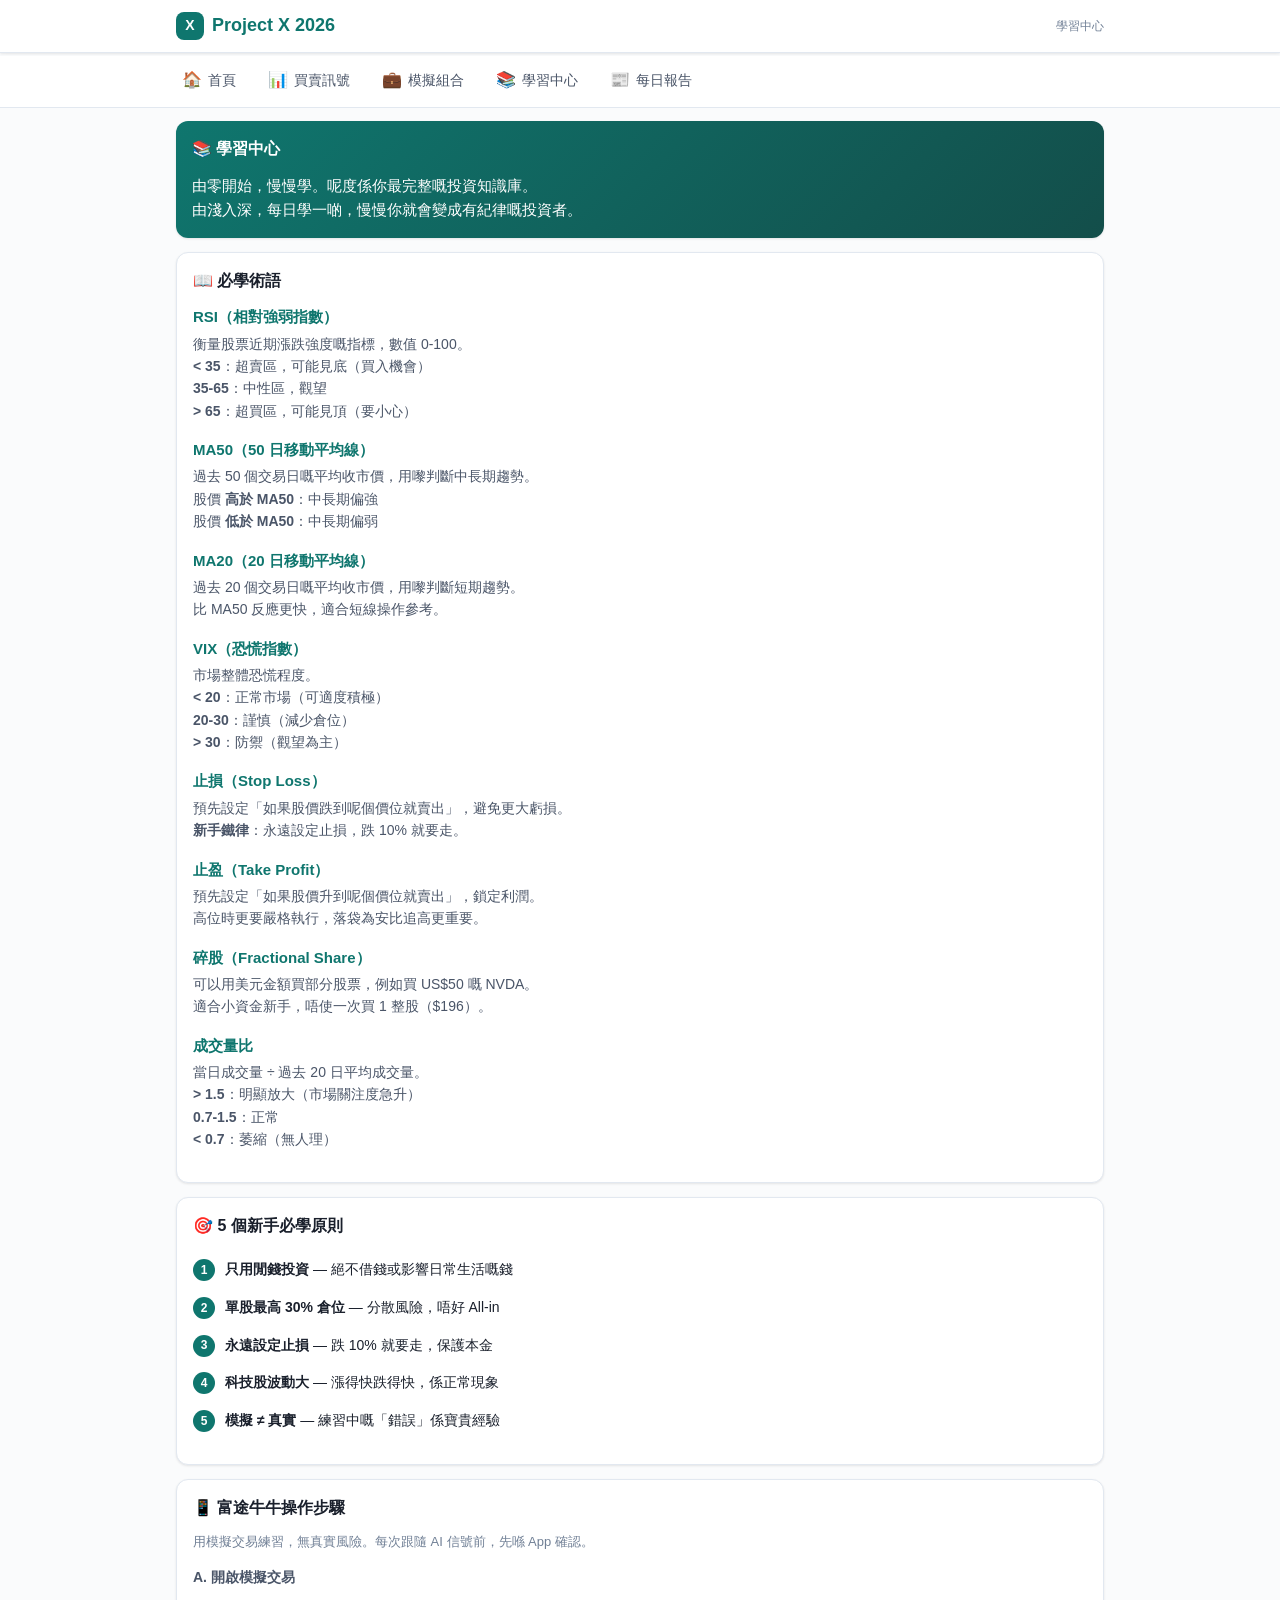
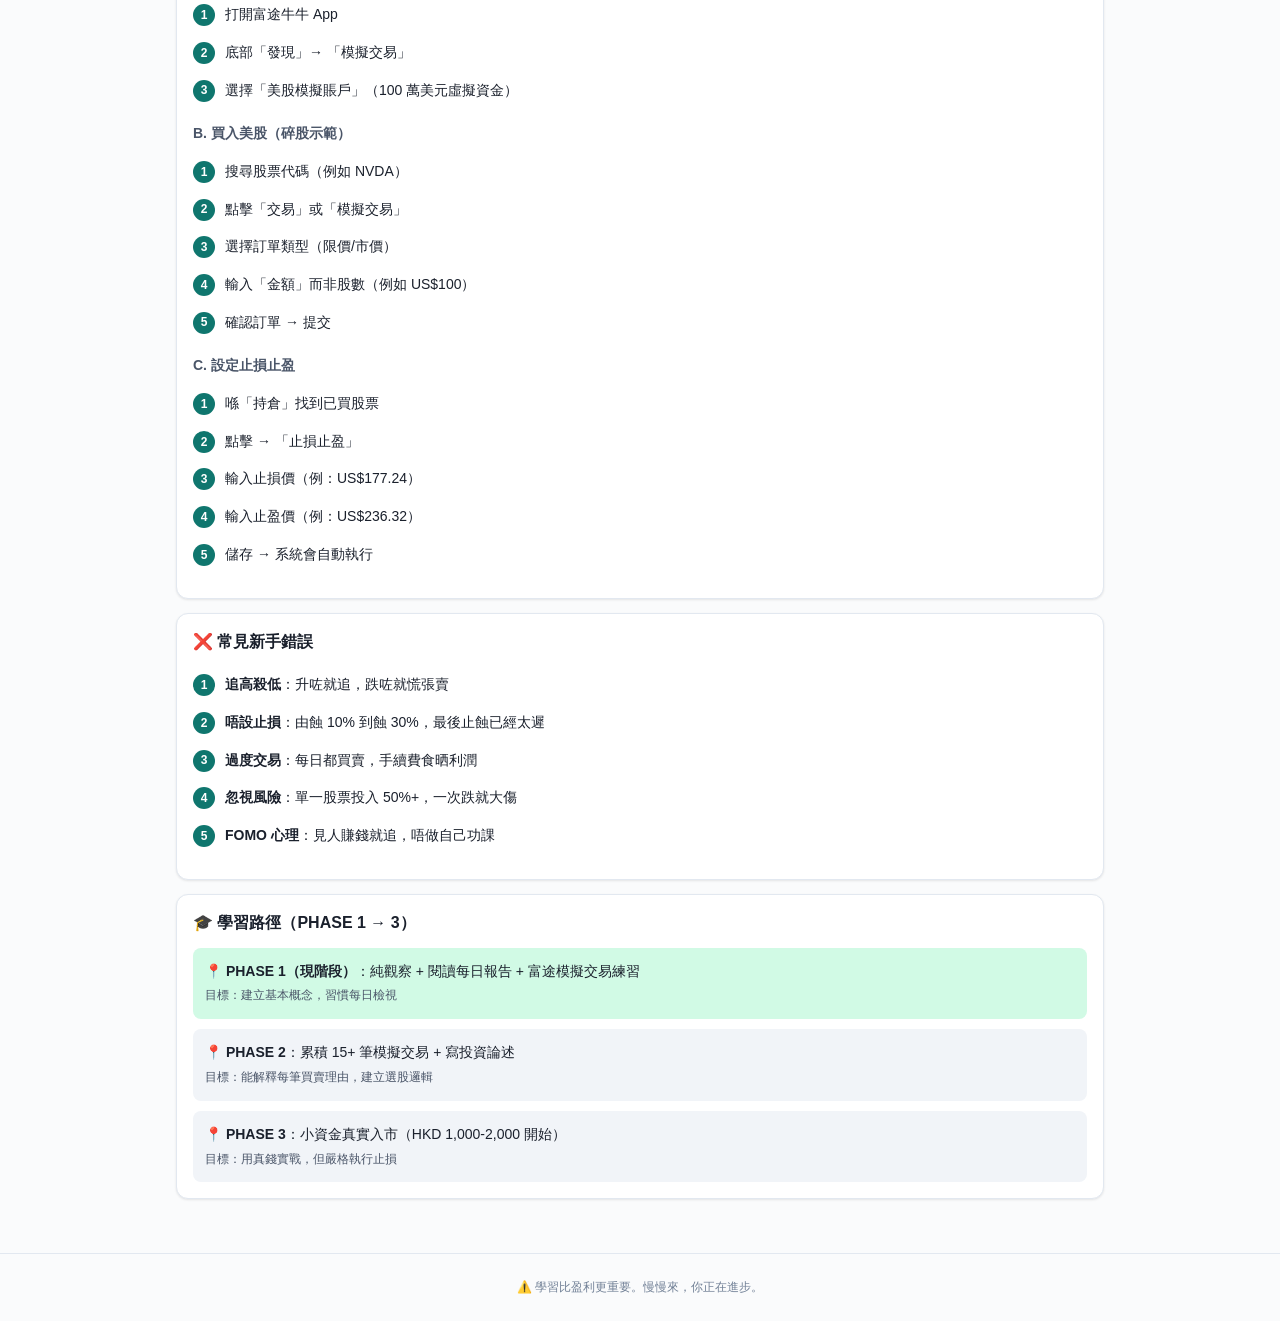
==== learn.html @ da4d56b0 "Initial: Project X 2026 投資中心 - 5 tab: 首頁/買賣訊號/模擬組合/學習中心/每日報告 - 淺色主題 mobile-first - 全中文介面 - 真實數據：NVDA" ====
<!DOCTYPE html>
<html lang="zh-HK">
<head>
<meta charset="UTF-8">
<meta name="viewport" content="width=device-width, initial-scale=1.0">
<meta name="theme-color" content="#0f766e">
<title>學習中心 - Project X 2026</title>
<link rel="stylesheet" href="css/style.css">
</head>
<body>

<header>
  <div class="header-inner">
    <div class="logo">
      <span class="logo-icon">X</span>
      <span>Project X 2026</span>
    </div>
    <div class="update-time" id="update-time">學習中心</div>
  </div>
</header>

<nav>
  <div class="nav-inner">
    <a href="index.html" class="nav-link"><span class="nav-icon">🏠</span>首頁</a>
    <a href="signals.html" class="nav-link"><span class="nav-icon">📊</span>買賣訊號</a>
    <a href="portfolio.html" class="nav-link"><span class="nav-icon">💼</span>模擬組合</a>
    <a href="learn.html" class="nav-link"><span class="nav-icon">📚</span>學習中心</a>
    <a href="reports.html" class="nav-link"><span class="nav-icon">📰</span>每日報告</a>
  </div>
</nav>

<main>

<div class="card" style="background:linear-gradient(135deg,#0f766e 0%,#134e4a 100%);color:white;border:none">
  <h2 style="color:white">📚 學習中心</h2>
  <p style="font-size:15px;line-height:1.6">
    由零開始，慢慢學。呢度係你最完整嘅投資知識庫。<br>
    由淺入深，每日學一啲，慢慢你就會變成有紀律嘅投資者。
  </p>
</div>

<div class="card">
  <h2>📖 必學術語</h2>

  <div class="glossary-item">
    <div class="glossary-term">RSI（相對強弱指數）</div>
    <div class="glossary-def">
      衡量股票近期漲跌強度嘅指標，數值 0-100。<br>
      <strong>&lt; 35</strong>：超賣區，可能見底（買入機會）<br>
      <strong>35-65</strong>：中性區，觀望<br>
      <strong>&gt; 65</strong>：超買區，可能見頂（要小心）
    </div>
  </div>

  <div class="glossary-item">
    <div class="glossary-term">MA50（50 日移動平均線）</div>
    <div class="glossary-def">
      過去 50 個交易日嘅平均收市價，用嚟判斷中長期趨勢。<br>
      股價 <strong>高於 MA50</strong>：中長期偏強<br>
      股價 <strong>低於 MA50</strong>：中長期偏弱
    </div>
  </div>

  <div class="glossary-item">
    <div class="glossary-term">MA20（20 日移動平均線）</div>
    <div class="glossary-def">
      過去 20 個交易日嘅平均收市價，用嚟判斷短期趨勢。<br>
      比 MA50 反應更快，適合短線操作參考。
    </div>
  </div>

  <div class="glossary-item">
    <div class="glossary-term">VIX（恐慌指數）</div>
    <div class="glossary-def">
      市場整體恐慌程度。<br>
      <strong>&lt; 20</strong>：正常市場（可適度積極）<br>
      <strong>20-30</strong>：謹慎（減少倉位）<br>
      <strong>&gt; 30</strong>：防禦（觀望為主）
    </div>
  </div>

  <div class="glossary-item">
    <div class="glossary-term">止損（Stop Loss）</div>
    <div class="glossary-def">
      預先設定「如果股價跌到呢個價位就賣出」，避免更大虧損。<br>
      <strong>新手鐵律</strong>：永遠設定止損，跌 10% 就要走。
    </div>
  </div>

  <div class="glossary-item">
    <div class="glossary-term">止盈（Take Profit）</div>
    <div class="glossary-def">
      預先設定「如果股價升到呢個價位就賣出」，鎖定利潤。<br>
      高位時更要嚴格執行，落袋為安比追高更重要。
    </div>
  </div>

  <div class="glossary-item">
    <div class="glossary-term">碎股（Fractional Share）</div>
    <div class="glossary-def">
      可以用美元金額買部分股票，例如買 US$50 嘅 NVDA。<br>
      適合小資金新手，唔使一次買 1 整股（$196）。
    </div>
  </div>

  <div class="glossary-item">
    <div class="glossary-term">成交量比</div>
    <div class="glossary-def">
      當日成交量 ÷ 過去 20 日平均成交量。<br>
      <strong>&gt; 1.5</strong>：明顯放大（市場關注度急升）<br>
      <strong>0.7-1.5</strong>：正常<br>
      <strong>&lt; 0.7</strong>：萎縮（無人理）
    </div>
  </div>
</div>

<div class="card">
  <h2>🎯 5 個新手必學原則</h2>
  <ol class="steps">
    <li><strong>只用閒錢投資</strong> — 絕不借錢或影響日常生活嘅錢</li>
    <li><strong>單股最高 30% 倉位</strong> — 分散風險，唔好 All-in</li>
    <li><strong>永遠設定止損</strong> — 跌 10% 就要走，保護本金</li>
    <li><strong>科技股波動大</strong> — 漲得快跌得快，係正常現象</li>
    <li><strong>模擬 ≠ 真實</strong> — 練習中嘅「錯誤」係寶貴經驗</li>
  </ol>
</div>

<div class="card">
  <h2>📱 富途牛牛操作步驟</h2>
  <p style="font-size:13px;color:var(--text-mute);margin-bottom:12px">
    用模擬交易練習，無真實風險。每次跟隨 AI 信號前，先喺 App 確認。
  </p>

  <h3 style="margin-top:14px">A. 開啟模擬交易</h3>
  <ol class="steps">
    <li>打開富途牛牛 App</li>
    <li>底部「發現」→ 「模擬交易」</li>
    <li>選擇「美股模擬賬戶」（100 萬美元虛擬資金）</li>
  </ol>

  <h3 style="margin-top:14px">B. 買入美股（碎股示範）</h3>
  <ol class="steps">
    <li>搜尋股票代碼（例如 NVDA）</li>
    <li>點擊「交易」或「模擬交易」</li>
    <li>選擇訂單類型（限價/市價）</li>
    <li>輸入「金額」而非股數（例如 US$100）</li>
    <li>確認訂單 → 提交</li>
  </ol>

  <h3 style="margin-top:14px">C. 設定止損止盈</h3>
  <ol class="steps">
    <li>喺「持倉」找到已買股票</li>
    <li>點擊 → 「止損止盈」</li>
    <li>輸入止損價（例：US$177.24）</li>
    <li>輸入止盈價（例：US$236.32）</li>
    <li>儲存 → 系統會自動執行</li>
  </ol>
</div>

<div class="card">
  <h2>❌ 常見新手錯誤</h2>
  <ol class="steps">
    <li><strong>追高殺低</strong>：升咗就追，跌咗就慌張賣</li>
    <li><strong>唔設止損</strong>：由蝕 10% 到蝕 30%，最後止蝕已經太遲</li>
    <li><strong>過度交易</strong>：每日都買賣，手續費食晒利潤</li>
    <li><strong>忽視風險</strong>：單一股票投入 50%+，一次跌就大傷</li>
    <li><strong>FOMO 心理</strong>：見人賺錢就追，唔做自己功課</li>
  </ol>
</div>

<div class="card">
  <h2>🎓 學習路徑（PHASE 1 → 3）</h2>
  <div style="font-size:14px;line-height:1.7">
    <div style="padding:12px;background:var(--accent-soft);border-radius:8px;margin-bottom:10px">
      <strong>📍 PHASE 1（現階段）</strong>：純觀察 + 閱讀每日報告 + 富途模擬交易練習<br>
      <span style="font-size:12px;color:var(--text-soft)">目標：建立基本概念，習慣每日檢視</span>
    </div>
    <div style="padding:12px;background:var(--bg-soft);border-radius:8px;margin-bottom:10px">
      <strong>📍 PHASE 2</strong>：累積 15+ 筆模擬交易 + 寫投資論述<br>
      <span style="font-size:12px;color:var(--text-soft)">目標：能解釋每筆買賣理由，建立選股邏輯</span>
    </div>
    <div style="padding:12px;background:var(--bg-soft);border-radius:8px">
      <strong>📍 PHASE 3</strong>：小資金真實入市（HKD 1,000-2,000 開始）<br>
      <span style="font-size:12px;color:var(--text-soft)">目標：用真錢實戰，但嚴格執行止損</span>
    </div>
  </div>
</div>

</main>

<footer>
  <p>⚠️ 學習比盈利更重要。慢慢來，你正在進步。</p>
</footer>

</body>
</html>
---- css/style.css ----
/* Project X 2026 - 淺色主題 mobile-first */
:root {
  --bg: #fafbfc;
  --bg-card: #ffffff;
  --bg-soft: #f1f4f8;
  --text: #1a202c;
  --text-soft: #4a5568;
  --text-mute: #718096;
  --border: #e2e8f0;
  --accent: #0f766e;
  --accent-soft: #d1fae5;
  --buy: #059669;
  --buy-soft: #d1fae5;
  --sell: #dc2626;
  --sell-soft: #fee2e2;
  --warn: #d97706;
  --warn-soft: #fef3c7;
  --neutral: #6366f1;
  --neutral-soft: #e0e7ff;
  --shadow: 0 1px 3px rgba(0,0,0,0.06), 0 1px 2px rgba(0,0,0,0.04);
  --shadow-hover: 0 4px 12px rgba(0,0,0,0.08);
  --radius: 12px;
  --radius-sm: 8px;
}

* { box-sizing: border-box; margin: 0; padding: 0; }

html { font-size: 16px; -webkit-text-size-adjust: 100%; }
body {
  font-family: -apple-system, BlinkMacSystemFont, "PingFang HK", "Microsoft JhengHei", "Noto Sans TC", sans-serif;
  background: var(--bg);
  color: var(--text);
  line-height: 1.55;
  font-size: 15px;
  -webkit-font-smoothing: antialiased;
}

a { color: var(--accent); text-decoration: none; }
a:hover { text-decoration: underline; }

/* ===== Header ===== */
header {
  background: var(--bg-card);
  border-bottom: 1px solid var(--border);
  position: sticky;
  top: 0;
  z-index: 100;
  box-shadow: var(--shadow);
}
.header-inner {
  max-width: 960px;
  margin: 0 auto;
  padding: 12px 16px;
  display: flex;
  justify-content: space-between;
  align-items: center;
  flex-wrap: wrap;
  gap: 8px;
}
.logo {
  font-size: 18px;
  font-weight: 700;
  color: var(--accent);
  display: flex;
  align-items: center;
  gap: 8px;
}
.logo-icon {
  width: 28px; height: 28px;
  background: var(--accent);
  color: white;
  border-radius: 8px;
  display: inline-flex;
  align-items: center;
  justify-content: center;
  font-size: 14px;
}
.update-time {
  font-size: 12px;
  color: var(--text-mute);
}

/* ===== Nav Tabs ===== */
nav {
  background: var(--bg-card);
  border-bottom: 1px solid var(--border);
  position: sticky;
  top: 56px;
  z-index: 99;
  overflow-x: auto;
  -webkit-overflow-scrolling: touch;
}
nav::-webkit-scrollbar { display: none; }
.nav-inner {
  max-width: 960px;
  margin: 0 auto;
  padding: 0 8px;
  display: flex;
  gap: 4px;
}
.nav-link {
  padding: 12px 14px;
  color: var(--text-soft);
  font-size: 14px;
  font-weight: 500;
  white-space: nowrap;
  border-bottom: 2px solid transparent;
  transition: all 0.15s;
  display: flex;
  align-items: center;
  gap: 6px;
}
.nav-link:hover { color: var(--accent); text-decoration: none; }
.nav-link.active {
  color: var(--accent);
  border-bottom-color: var(--accent);
}
.nav-icon { font-size: 16px; }

/* ===== Main ===== */
main {
  max-width: 960px;
  margin: 0 auto;
  padding: 16px;
}

/* ===== Card ===== */
.card {
  background: var(--bg-card);
  border-radius: var(--radius);
  border: 1px solid var(--border);
  padding: 16px;
  margin-bottom: 14px;
  box-shadow: var(--shadow);
}
.card h2 {
  font-size: 16px;
  font-weight: 600;
  margin-bottom: 12px;
  color: var(--text);
  display: flex;
  align-items: center;
  gap: 8px;
}
.card h3 {
  font-size: 14px;
  font-weight: 600;
  margin-bottom: 8px;
  color: var(--text-soft);
}
.card-soft {
  background: var(--bg-soft);
  border: none;
  box-shadow: none;
}

/* ===== Signal pill ===== */
.signal {
  display: inline-block;
  padding: 4px 10px;
  border-radius: 999px;
  font-size: 12px;
  font-weight: 600;
}
.signal-buy { background: var(--buy-soft); color: var(--buy); }
.signal-sell { background: var(--sell-soft); color: var(--sell); }
.signal-warn { background: var(--warn-soft); color: var(--warn); }
.signal-hold { background: var(--neutral-soft); color: var(--neutral); }
.signal-na { background: var(--bg-soft); color: var(--text-mute); }

/* ===== Stats grid ===== */
.stats {
  display: grid;
  grid-template-columns: repeat(2, 1fr);
  gap: 10px;
  margin-bottom: 14px;
}
.stat {
  background: var(--bg-card);
  border-radius: var(--radius-sm);
  padding: 12px;
  border: 1px solid var(--border);
}
.stat-label {
  font-size: 11px;
  color: var(--text-mute);
  text-transform: uppercase;
  letter-spacing: 0.4px;
}
.stat-value {
  font-size: 18px;
  font-weight: 700;
  margin-top: 4px;
  color: var(--text);
}
.stat-value.up { color: var(--buy); }
.stat-value.down { color: var(--sell); }

/* ===== Stock card ===== */
.stock-card {
  border-left: 4px solid var(--border);
  padding-left: 12px;
  margin-bottom: 16px;
}
.stock-card.buy { border-left-color: var(--buy); }
.stock-card.sell { border-left-color: var(--sell); }
.stock-card.warn { border-left-color: var(--warn); }
.stock-card.hold { border-left-color: var(--neutral); }
.stock-header {
  display: flex;
  justify-content: space-between;
  align-items: center;
  flex-wrap: wrap;
  gap: 8px;
  margin-bottom: 8px;
}
.stock-ticker {
  font-size: 18px;
  font-weight: 700;
}
.stock-price {
  font-size: 16px;
  font-weight: 600;
}
.stock-change {
  font-size: 13px;
  margin-left: 6px;
}
.stock-change.up { color: var(--buy); }
.stock-change.down { color: var(--sell); }

/* ===== Indicator row ===== */
.indicators {
  display: grid;
  grid-template-columns: repeat(2, 1fr);
  gap: 8px;
  margin: 12px 0;
}
.indicator {
  background: var(--bg-soft);
  padding: 8px 10px;
  border-radius: var(--radius-sm);
}
.indicator-label {
  font-size: 11px;
  color: var(--text-mute);
}
.indicator-value {
  font-size: 14px;
  font-weight: 600;
  margin-top: 2px;
}

/* ===== Reasoning block ===== */
.reason-block {
  background: var(--accent-soft);
  border-radius: var(--radius-sm);
  padding: 10px 12px;
  margin: 8px 0;
  font-size: 14px;
  border-left: 3px solid var(--accent);
}
.reason-block.why-buy {
  background: var(--buy-soft);
  border-left-color: var(--buy);
}
.reason-block.why-sell {
  background: var(--sell-soft);
  border-left-color: var(--sell);
}
.reason-block h4 {
  font-size: 12px;
  font-weight: 700;
  text-transform: uppercase;
  letter-spacing: 0.3px;
  margin-bottom: 4px;
  display: flex;
  align-items: center;
  gap: 4px;
}

/* ===== Price target ===== */
.price-target {
  display: grid;
  grid-template-columns: 1fr 1fr;
  gap: 8px;
  margin: 10px 0;
}
.target {
  padding: 8px 10px;
  border-radius: var(--radius-sm);
  font-size: 13px;
}
.target-sl {
  background: var(--sell-soft);
  color: var(--sell);
}
.target-tp {
  background: var(--buy-soft);
  color: var(--buy);
}
.target-label {
  font-size: 11px;
  opacity: 0.8;
}

/* ===== Tip card ===== */
.tip {
  background: var(--warn-soft);
  border-radius: var(--radius-sm);
  padding: 10px 12px;
  margin: 10px 0;
  font-size: 13px;
  border-left: 3px solid var(--warn);
}
.tip-icon { margin-right: 6px; }

/* ===== Term explanation ===== */
.term {
  border-bottom: 1px dashed var(--text-mute);
  cursor: help;
  position: relative;
}
.term[data-tooltip]:hover::after {
  content: attr(data-tooltip);
  position: absolute;
  bottom: 100%;
  left: 50%;
  transform: translateX(-50%);
  background: var(--text);
  color: var(--bg-card);
  padding: 6px 10px;
  border-radius: 6px;
  font-size: 12px;
  white-space: pre-wrap;
  max-width: 240px;
  z-index: 1000;
  box-shadow: var(--shadow-hover);
}

/* ===== Portfolio ===== */
.position-row {
  display: grid;
  grid-template-columns: 1fr auto;
  align-items: center;
  padding: 10px 0;
  border-bottom: 1px solid var(--border);
  font-size: 14px;
}
.position-row:last-child { border-bottom: none; }
.position-detail {
  font-size: 12px;
  color: var(--text-mute);
  margin-top: 2px;
}

/* ===== Chart ===== */
.chart-container {
  position: relative;
  height: 280px;
  margin: 12px 0;
}
.chart-container-sm {
  height: 180px;
}

/* ===== News ===== */
.news-item {
  padding: 12px 0;
  border-bottom: 1px solid var(--border);
}
.news-item:last-child { border-bottom: none; }
.news-source {
  font-size: 11px;
  color: var(--text-mute);
  margin-bottom: 4px;
  text-transform: uppercase;
}
.news-title {
  font-size: 14px;
  font-weight: 500;
  color: var(--text);
}
.news-title:hover { color: var(--accent); }
.news-time {
  font-size: 11px;
  color: var(--text-mute);
  margin-top: 4px;
}

/* ===== Term glossary ===== */
.glossary-item {
  margin-bottom: 16px;
}
.glossary-term {
  font-weight: 600;
  color: var(--accent);
  font-size: 15px;
  margin-bottom: 4px;
}
.glossary-def {
  font-size: 14px;
  color: var(--text-soft);
  line-height: 1.6;
}

/* ===== Step list ===== */
.steps {
  counter-reset: step;
  list-style: none;
  margin: 8px 0;
}
.steps li {
  counter-increment: step;
  padding: 8px 0 8px 32px;
  position: relative;
  font-size: 14px;
}
.steps li::before {
  content: counter(step);
  position: absolute;
  left: 0;
  top: 8px;
  width: 22px;
  height: 22px;
  background: var(--accent);
  color: white;
  border-radius: 50%;
  font-size: 12px;
  font-weight: 700;
  display: flex;
  align-items: center;
  justify-content: center;
}

/* ===== Badge ===== */
.badge {
  display: inline-block;
  padding: 2px 8px;
  border-radius: 4px;
  font-size: 11px;
  font-weight: 600;
  background: var(--bg-soft);
  color: var(--text-soft);
  margin-right: 4px;
}
.badge-buy { background: var(--buy-soft); color: var(--buy); }
.badge-sell { background: var(--sell-soft); color: var(--sell); }

/* ===== Footer ===== */
footer {
  text-align: center;
  padding: 24px 16px;
  color: var(--text-mute);
  font-size: 12px;
  border-top: 1px solid var(--border);
  margin-top: 24px;
}

/* ===== Empty / Loading ===== */
.loading {
  text-align: center;
  padding: 32px;
  color: var(--text-mute);
  font-size: 14px;
}
.empty {
  text-align: center;
  padding: 24px;
  color: var(--text-mute);
  font-size: 14px;
}

/* ===== Mobile responsive ===== */
@media (max-width: 600px) {
  main { padding: 12px; }
  .header-inner { padding: 10px 12px; }
  .logo { font-size: 16px; }
  .card { padding: 14px; }
  .stats { grid-template-columns: repeat(2, 1fr); gap: 8px; }
  .stat-value { font-size: 16px; }
  .stock-ticker { font-size: 16px; }
  .stock-price { font-size: 15px; }
  .indicators { grid-template-columns: 1fr; }
  .price-target { grid-template-columns: 1fr; }
}

@media (min-width: 768px) {
  .stats { grid-template-columns: repeat(4, 1fr); }
  .indicators { grid-template-columns: repeat(4, 1fr); }
  .price-target { grid-template-columns: 1fr 1fr; }
}
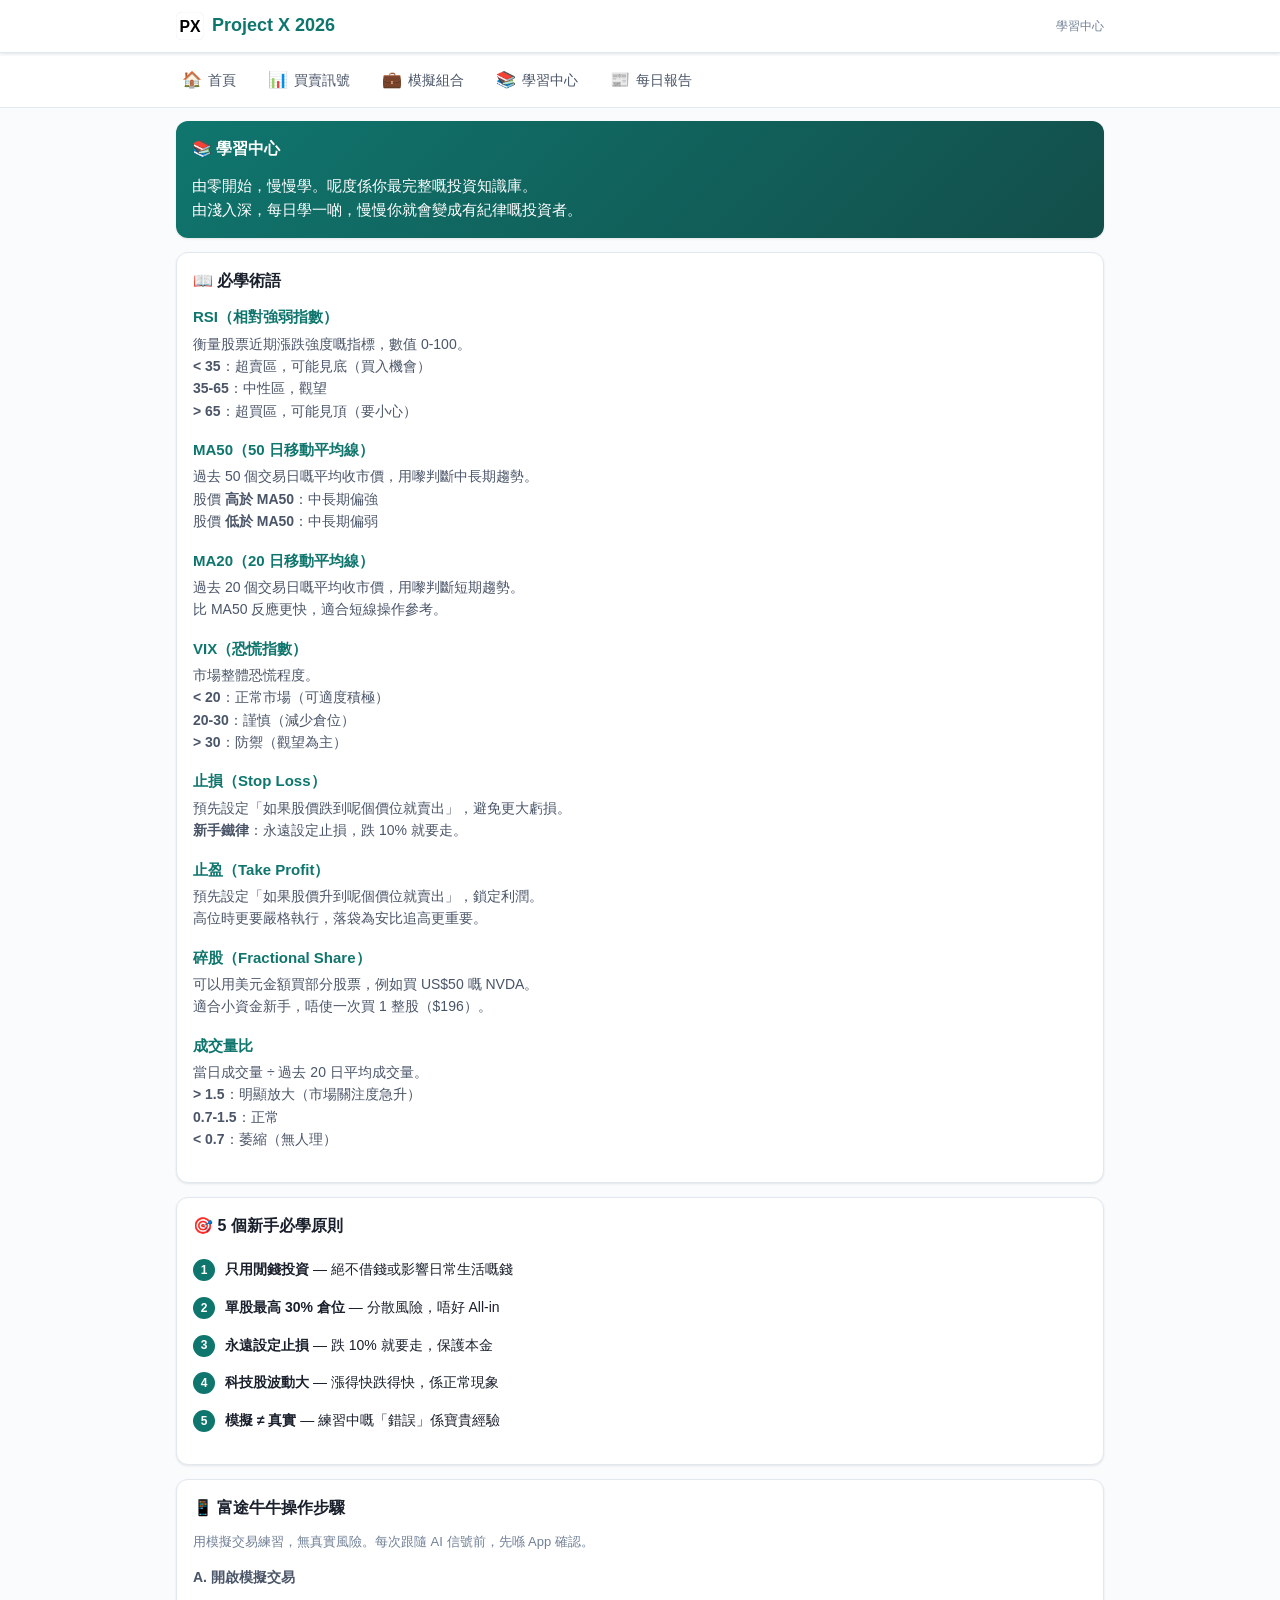
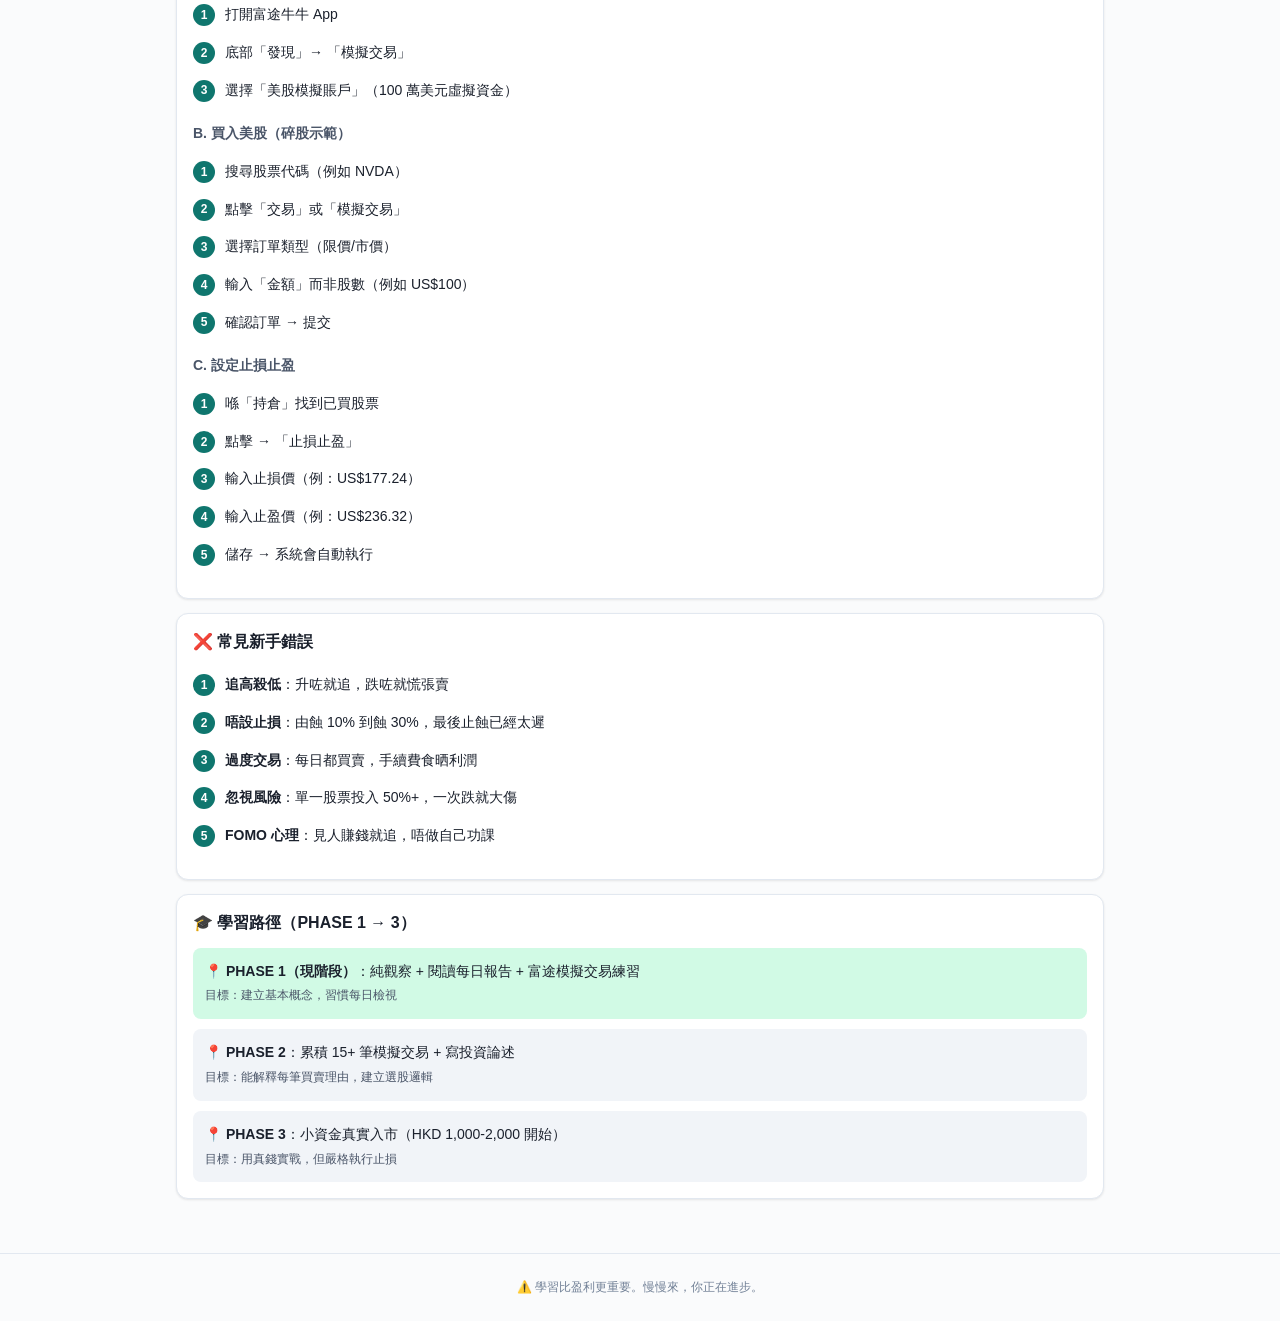
==== commit f325aeda: "refactor: 移除 PWA banner + 全 5 HTML 改 inline SVG PX logo (清版)" ====
--- a/learn.html
+++ b/learn.html
@@ -12,7 +12,10 @@
 <header>
   <div class="header-inner">
     <div class="logo">
-      <span class="logo-icon">X</span>
+      <svg style="width:28px;height:28px;display:block;flex-shrink:0" viewBox="0 0 32 32" xmlns="http://www.w3.org/2000/svg">
+        <rect x="0" y="0" width="32" height="32" rx="7" ry="7" fill="#ffffff" stroke="#e2e8f0" stroke-width="0.5"/>
+        <text x="16" y="16" text-anchor="middle" dominant-baseline="central" font-family="Arial Black, Arial, Helvetica, sans-serif" font-weight="900" font-size="18" fill="#000000">PX</text>
+      </svg>
       <span>Project X 2026</span>
     </div>
     <div class="update-time" id="update-time">學習中心</div>
--- a/css/style.css
+++ b/css/style.css
@@ -75,6 +75,11 @@
   justify-content: center;
   font-size: 14px;
 }
+.logo-icon-svg {
+  width: 28px;
+  height: 28px;
+  flex-shrink: 0;
+}
 .update-time {
   font-size: 12px;
   color: var(--text-mute);
